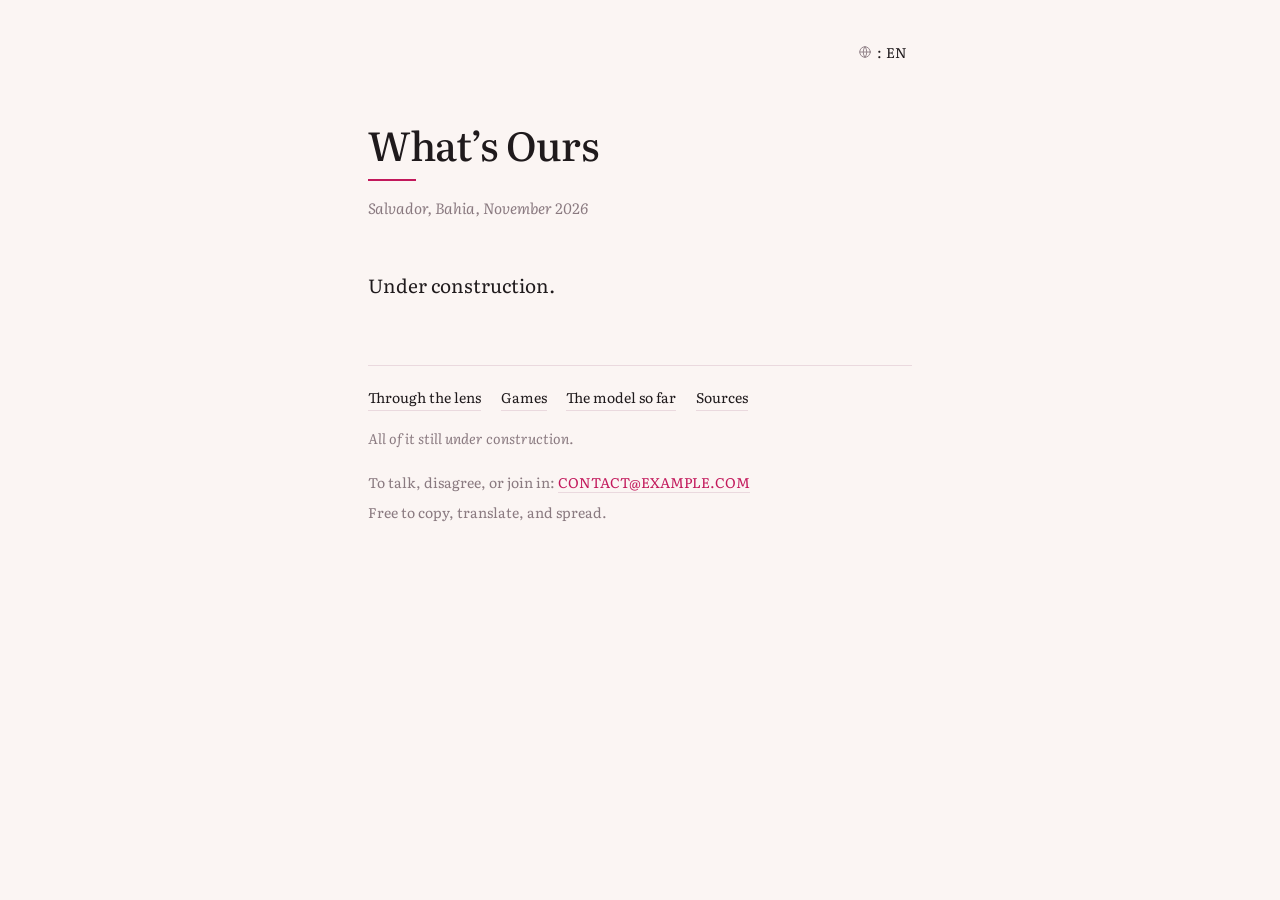
==== en/index.html @ f8f11a0c "Add files via upload" ====
<!doctype html>
<html lang="en">
<head>
<meta charset="utf-8">
<meta name="viewport" content="width=device-width, initial-scale=1">
<title>What’s Ours</title>
<meta name="description" content="A letter from Salvador about the two most powerful collective technologies since language, who is trying to keep them, and what we do about it.">
<link rel="alternate" hreflang="pt-BR" href="../">
<link rel="alternate" hreflang="en" href="./">
<link rel="preconnect" href="https://fonts.googleapis.com">
<link rel="preconnect" href="https://fonts.gstatic.com" crossorigin>
<link href="https://fonts.googleapis.com/css2?family=Literata:ital,opsz,wght@0,7..72,400;0,7..72,500;0,7..72,600;1,7..72,400&display=swap" rel="stylesheet">
<link rel="stylesheet" href="../style.css">
<link rel="icon" href="data:image/svg+xml,%3Csvg xmlns='http://www.w3.org/2000/svg' viewBox='0 0 16 16'%3E%3Ccircle cx='8' cy='8' r='6' fill='%23C2185B'/%3E%3C/svg%3E">
</head>
<body>
<div class="page">

<nav class="lang" aria-label="Language">
  <span class="lang-inner">
    <svg viewBox="0 0 24 24" aria-hidden="true"><circle cx="12" cy="12" r="9"/><path d="M3 12h18M12 3a14 14 0 0 1 0 18M12 3a14 14 0 0 0 0 18"/></svg>
    <span class="current">: EN</span>
    <a href="../" lang="pt-BR" hreflang="pt-BR">PT</a>
  </span>
</nav>

<header>
  <h1>What’s Ours</h1>
  <hr class="rule">
  <p class="byline">Salvador, Bahia, November 2026</p>
</header>

<main class="letter">

<p>Under construction.</span></p>

</main>

<footer>
  <nav class="sections" aria-label="Sections">
    <a href="lens/">Through the lens</a>
    <a href="games/">Games</a>
    <a href="model/">The model so far</a>
    <a href="sources/">Sources</a>
  </nav>
  <p class="note">All of it still under construction.</p>
  <!-- Replace the contact below with whatever you want public (email, Signal, etc.). -->
  <p>To talk, disagree, or join in: <a href="mailto:CONTACT@EXAMPLE.COM">CONTACT@EXAMPLE.COM</a></p>
  <p>Free to copy, translate, and spread.</p>
</footer>

</div>
</body>
</html>
---- style.css ----
/* O que é nosso — one letter, two languages. No tracking, no scripts. */

:root {
  --paper: #FBF5F3;
  --ink: #1F1A1C;
  --rose: #C2185B;
  --muted: #8A7A80;
  --rule: #EAD9DE;
  color-scheme: light dark;
}

@media (prefers-color-scheme: dark) {
  :root:not([data-theme="light"]) {
    --paper: #1A1416;
    --ink: #EDE4E7;
    --rose: #F06292;
    --muted: #A89AA0;
    --rule: #3A2E33;
  }
}
:root[data-theme="dark"] {
  --paper: #1A1416;
  --ink: #EDE4E7;
  --rose: #F06292;
  --muted: #A89AA0;
  --rule: #3A2E33;
}

* { box-sizing: border-box; }

html { background: var(--paper); }

body {
  margin: 0;
  background: var(--paper);
  color: var(--ink);
  font-family: "Literata", Georgia, "Times New Roman", serif;
  font-size: 1.125rem;
  line-height: 1.7;
  -webkit-font-smoothing: antialiased;
  text-rendering: optimizeLegibility;
}

@media (min-width: 40em) {
  body { font-size: 1.1875rem; }
}

.page {
  max-width: 36rem;
  margin: 0 auto;
  padding: 2.5rem 1rem 5rem;
}

/* language switch: globe, colon, current language; the other appears on hover/focus */
.lang {
  display: flex;
  justify-content: flex-end;
  margin-bottom: 3.5rem;
  font-size: 0.875rem;
  letter-spacing: 0.02em;
  color: var(--muted);
}
.lang-inner {
  display: inline-flex;
  align-items: center;
  gap: 0.35em;
}
.lang svg {
  width: 1em;
  height: 1em;
  fill: none;
  stroke: currentColor;
  stroke-width: 1.5;
  stroke-linecap: round;
  stroke-linejoin: round;
}
.lang .current { color: var(--ink); }
.lang a {
  color: var(--rose);
  text-decoration: none;
  border-bottom: 1px solid transparent;
  opacity: 0;
  max-width: 0;
  overflow: hidden;
  white-space: nowrap;
  transition: opacity 160ms ease, max-width 200ms ease;
}
.lang a::before { content: "·"; color: var(--muted); margin-right: 0.35em; }
.lang-inner:hover a,
.lang-inner:focus-within a,
.lang a:focus-visible {
  opacity: 1;
  max-width: 6em;
}
.lang a:hover,
.lang a:focus-visible { border-bottom-color: var(--rose); outline: none; }
@media (hover: none) {
  .lang a { opacity: 1; max-width: 6em; }
}
@media (prefers-reduced-motion: reduce) {
  .lang a { transition: none; }
}

header h1 {
  font-size: 2rem;
  font-weight: 500;
  line-height: 1.15;
  letter-spacing: -0.01em;
  margin: 0 0 0.75rem;
}
@media (min-width: 40em) {
  header h1 { font-size: 2.5rem; }
}
header .rule {
  width: 3rem;
  height: 2px;
  background: var(--rose);
  border: 0;
  margin: 0 0 0.9rem;
}
header .byline {
  margin: 0 0 3rem;
  color: var(--muted);
  font-size: 0.9375rem;
  font-style: italic;
}

.letter p {
  margin: 0 0 1.35em;
  hyphens: auto;
}
.letter p:last-child { margin-bottom: 0; }

.letter ol {
  padding-left: 1.3em;
  margin: 0 0 1.35em;
}
.letter ol > li { margin-bottom: 1.1em; padding-left: 0.25em; }
.letter ol > li::marker { color: var(--rose); font-weight: 500; }
.letter ol strong { font-weight: 600; }
.letter ul { padding-left: 1.2em; margin: 0.6em 0 0; }
.letter ul li { margin-bottom: 0.7em; }
.letter ul ul { margin-top: 0.6em; }
.letter ul li::marker { color: var(--muted); }

.letter em { font-style: italic; }

.letter .bora {
  color: var(--rose);
  font-weight: 500;
}

footer {
  margin-top: 4rem;
  padding-top: 1.25rem;
  border-top: 1px solid var(--rule);
  font-size: 0.875rem;
  color: var(--muted);
}
footer p { margin: 0 0 0.5em; }
footer a {
  color: var(--rose);
  text-decoration: none;
  border-bottom: 1px solid var(--rule);
}
footer a:hover, footer a:focus-visible { border-bottom-color: var(--rose); outline: none; }

::selection { background: var(--rose); color: var(--paper); }

/* section links in the footer + stub pages */
.sections {
  display: flex;
  flex-wrap: wrap;
  gap: 0.4em 1.4em;
  margin-bottom: 1rem;
}
.sections a, .sections span[aria-current] {
  color: var(--ink);
  text-decoration: none;
  border-bottom: 1px solid var(--rule);
}
.sections a:hover, .sections a:focus-visible { border-bottom-color: var(--rose); outline: none; }
.sections span[aria-current] { color: var(--muted); border-bottom-color: transparent; }
footer .note { color: var(--muted); font-style: italic; margin-bottom: 1.25rem; }
header .kicker { margin: 0 0 1.5rem; font-size: 0.875rem; }
header .kicker a { color: var(--muted); text-decoration: none; }
header .kicker a:hover, header .kicker a:focus-visible { color: var(--rose); outline: none; }
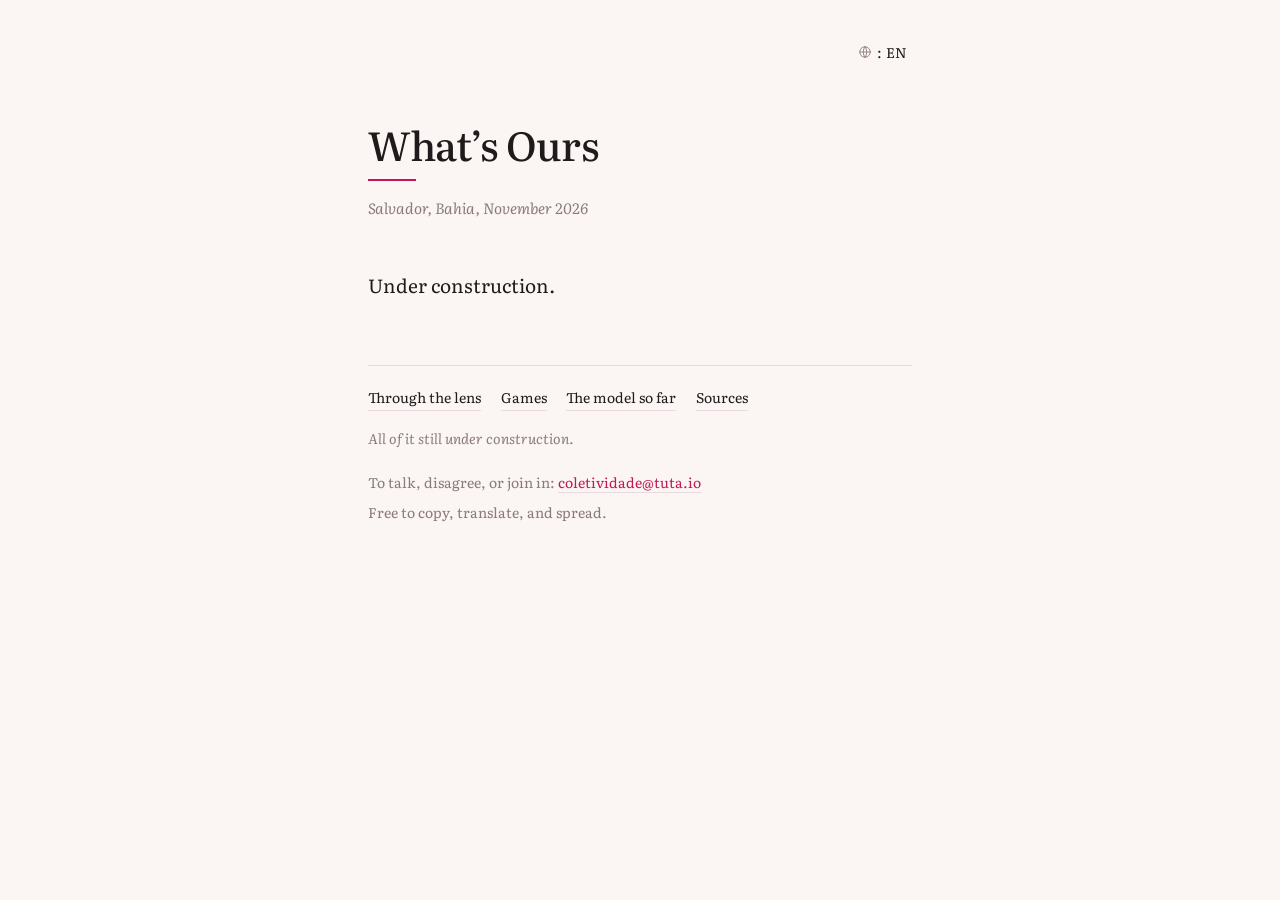
==== commit b8735867: "Update email index.html" ====
--- a/en/index.html
+++ b/en/index.html
@@ -45,7 +45,7 @@
   </nav>
   <p class="note">All of it still under construction.</p>
   <!-- Replace the contact below with whatever you want public (email, Signal, etc.). -->
-  <p>To talk, disagree, or join in: <a href="mailto:CONTACT@EXAMPLE.COM">CONTACT@EXAMPLE.COM</a></p>
+  <p>To talk, disagree, or join in: <a href="mailto:coletividade@tuta.io">coletividade@tuta.io</a></p>
   <p>Free to copy, translate, and spread.</p>
 </footer>
 
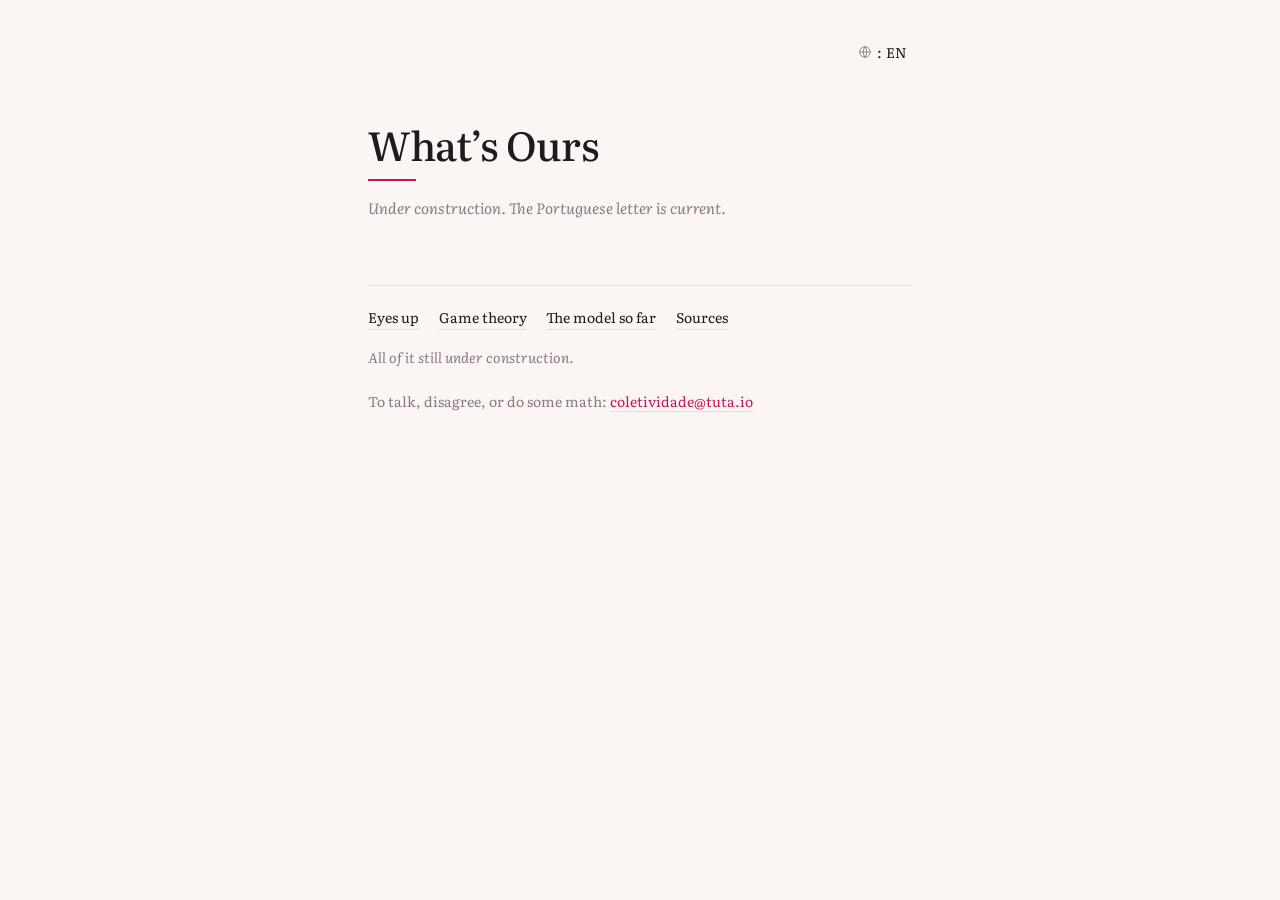
==== commit 418b65bf: "Add files via upload" ====
--- a/en/index.html
+++ b/en/index.html
@@ -27,26 +27,20 @@
 <header>
   <h1>What’s Ours</h1>
   <hr class="rule">
-  <p class="byline">Salvador, Bahia, November 2026</p>
+  <p class="byline">Under construction. The Portuguese letter is current.</p>
 </header>
 
-<main class="letter">
-
-<p>Under construction.</span></p>
-
-</main>
+<main class="letter"></main>
 
 <footer>
   <nav class="sections" aria-label="Sections">
-    <a href="lens/">Through the lens</a>
-    <a href="games/">Games</a>
+    <a href="lens/">Eyes up</a>
+    <a href="games/">Game theory</a>
     <a href="model/">The model so far</a>
     <a href="sources/">Sources</a>
   </nav>
   <p class="note">All of it still under construction.</p>
-  <!-- Replace the contact below with whatever you want public (email, Signal, etc.). -->
-  <p>To talk, disagree, or join in: <a href="mailto:coletividade@tuta.io">coletividade@tuta.io</a></p>
-  <p>Free to copy, translate, and spread.</p>
+  <p>To talk, disagree, or do some math: <a href="mailto:coletividade@tuta.io">coletividade@tuta.io</a></p>
 </footer>
 
 </div>
--- a/style.css
+++ b/style.css
@@ -127,7 +127,6 @@
 
 .letter p {
   margin: 0 0 1.35em;
-  hyphens: auto;
 }
 .letter p:last-child { margin-bottom: 0; }
 
@@ -145,7 +144,7 @@
 
 .letter em { font-style: italic; }
 
-.letter .bora {
+.letter .highlight {
   color: var(--rose);
   font-weight: 500;
 }
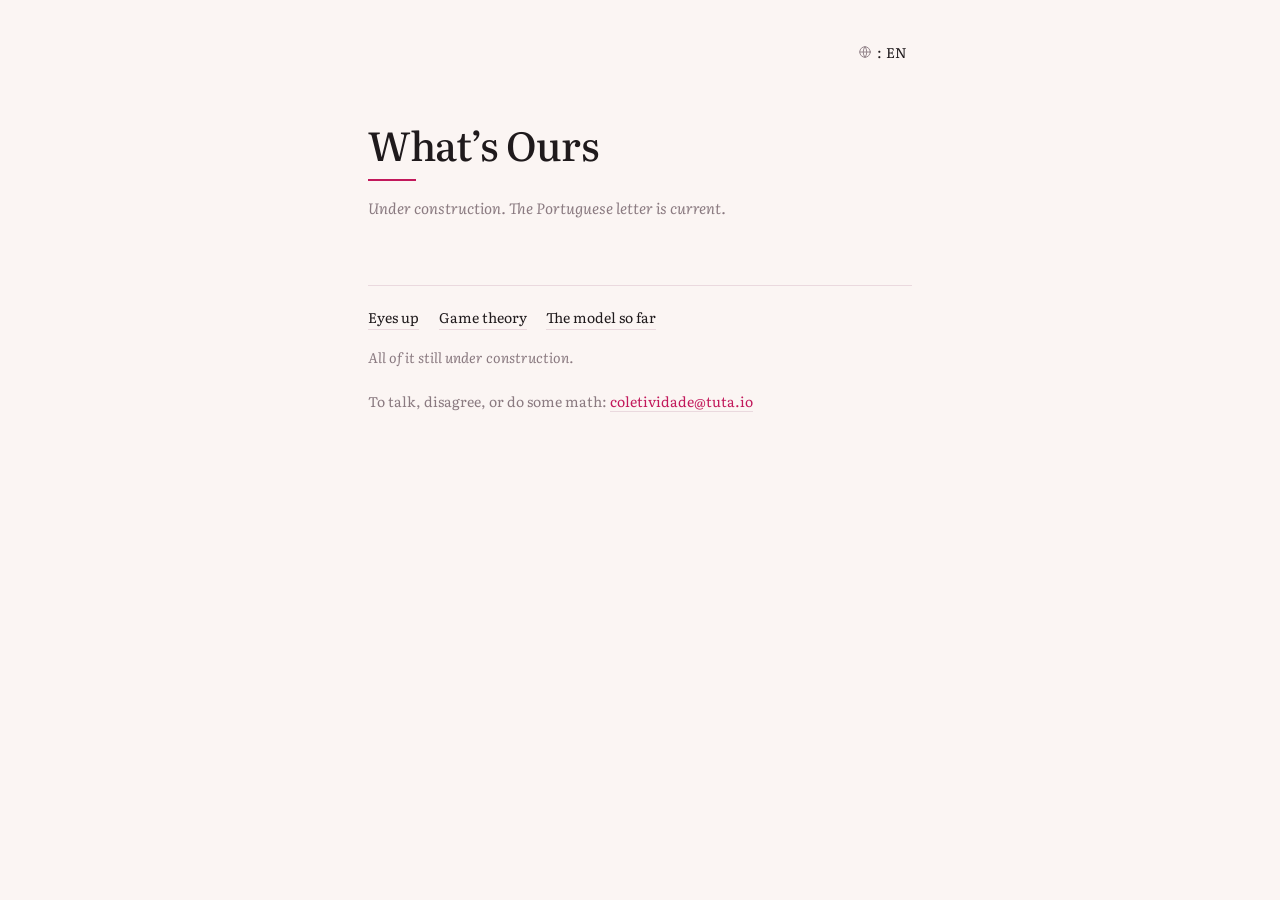
==== commit 88d2bcd3: "Update index.html" ====
--- a/en/index.html
+++ b/en/index.html
@@ -37,7 +37,6 @@
     <a href="lens/">Eyes up</a>
     <a href="games/">Game theory</a>
     <a href="model/">The model so far</a>
-    <a href="sources/">Sources</a>
   </nav>
   <p class="note">All of it still under construction.</p>
   <p>To talk, disagree, or do some math: <a href="mailto:coletividade@tuta.io">coletividade@tuta.io</a></p>
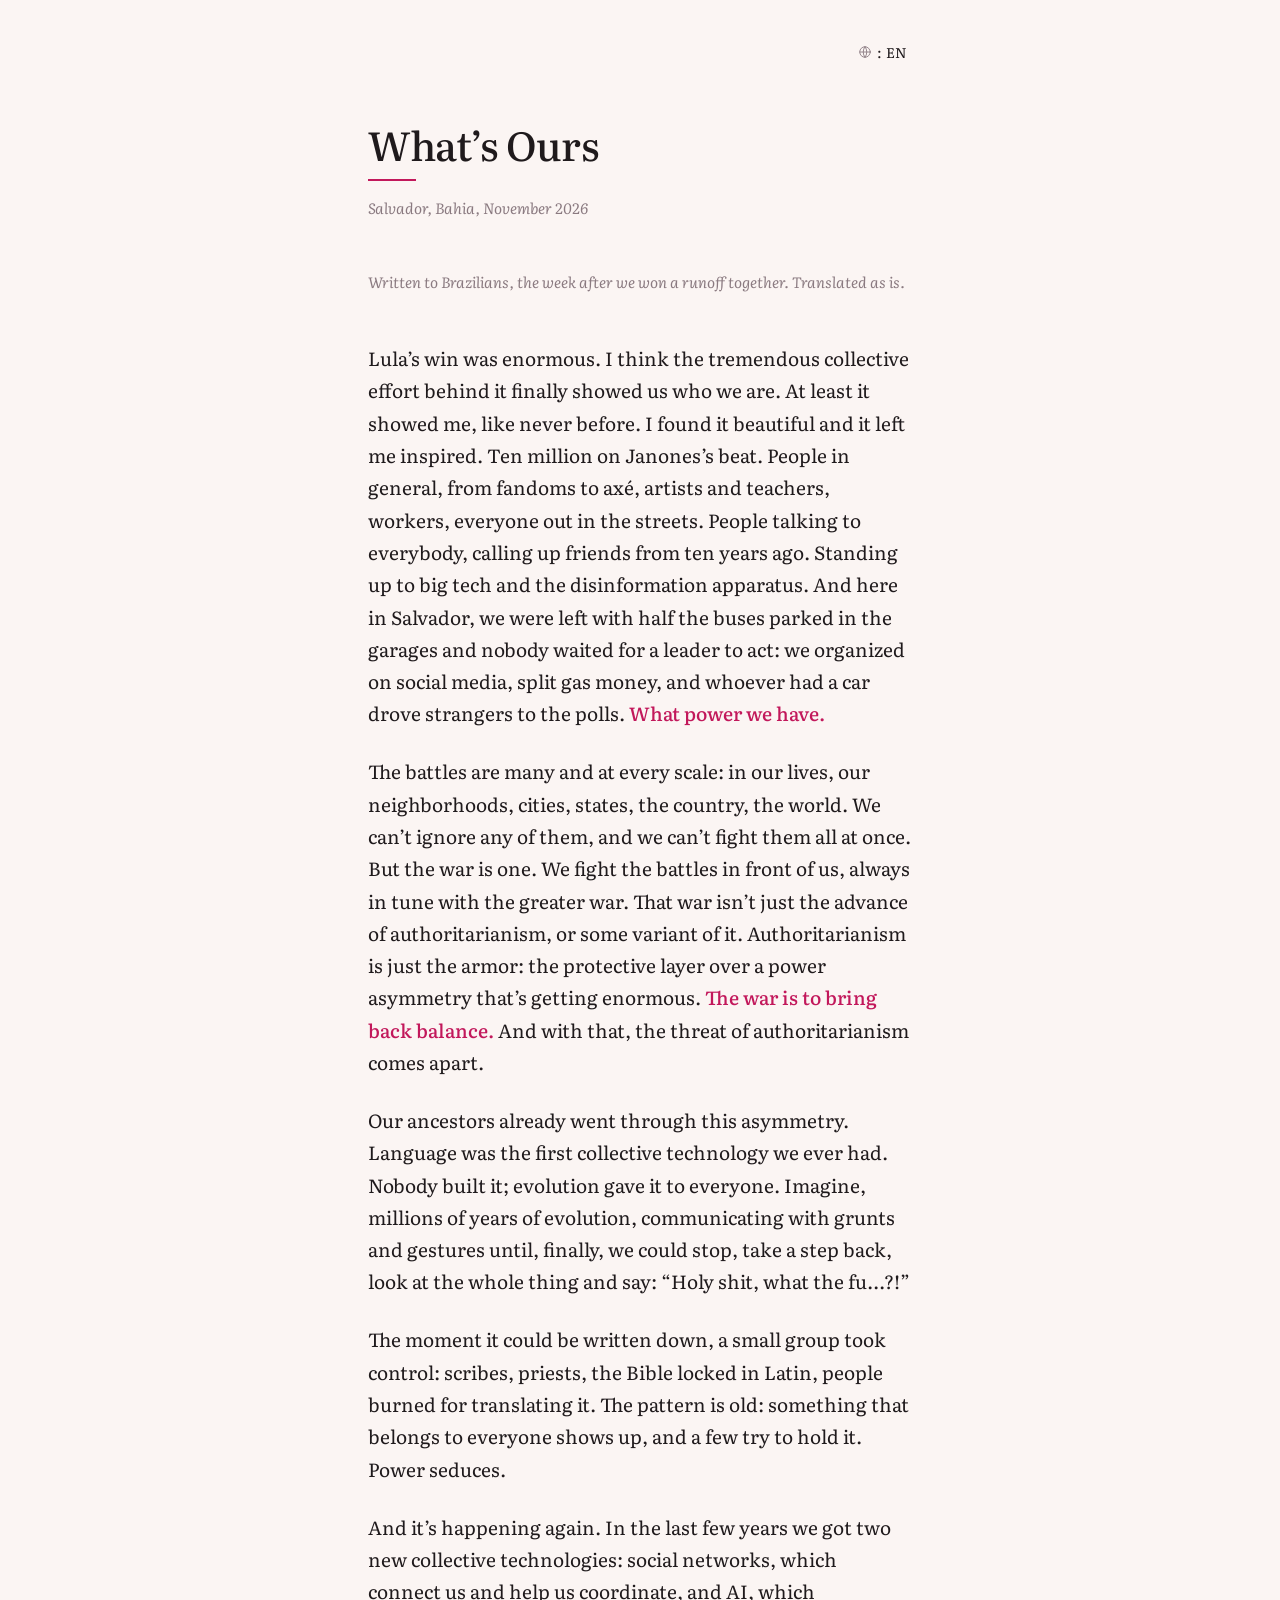
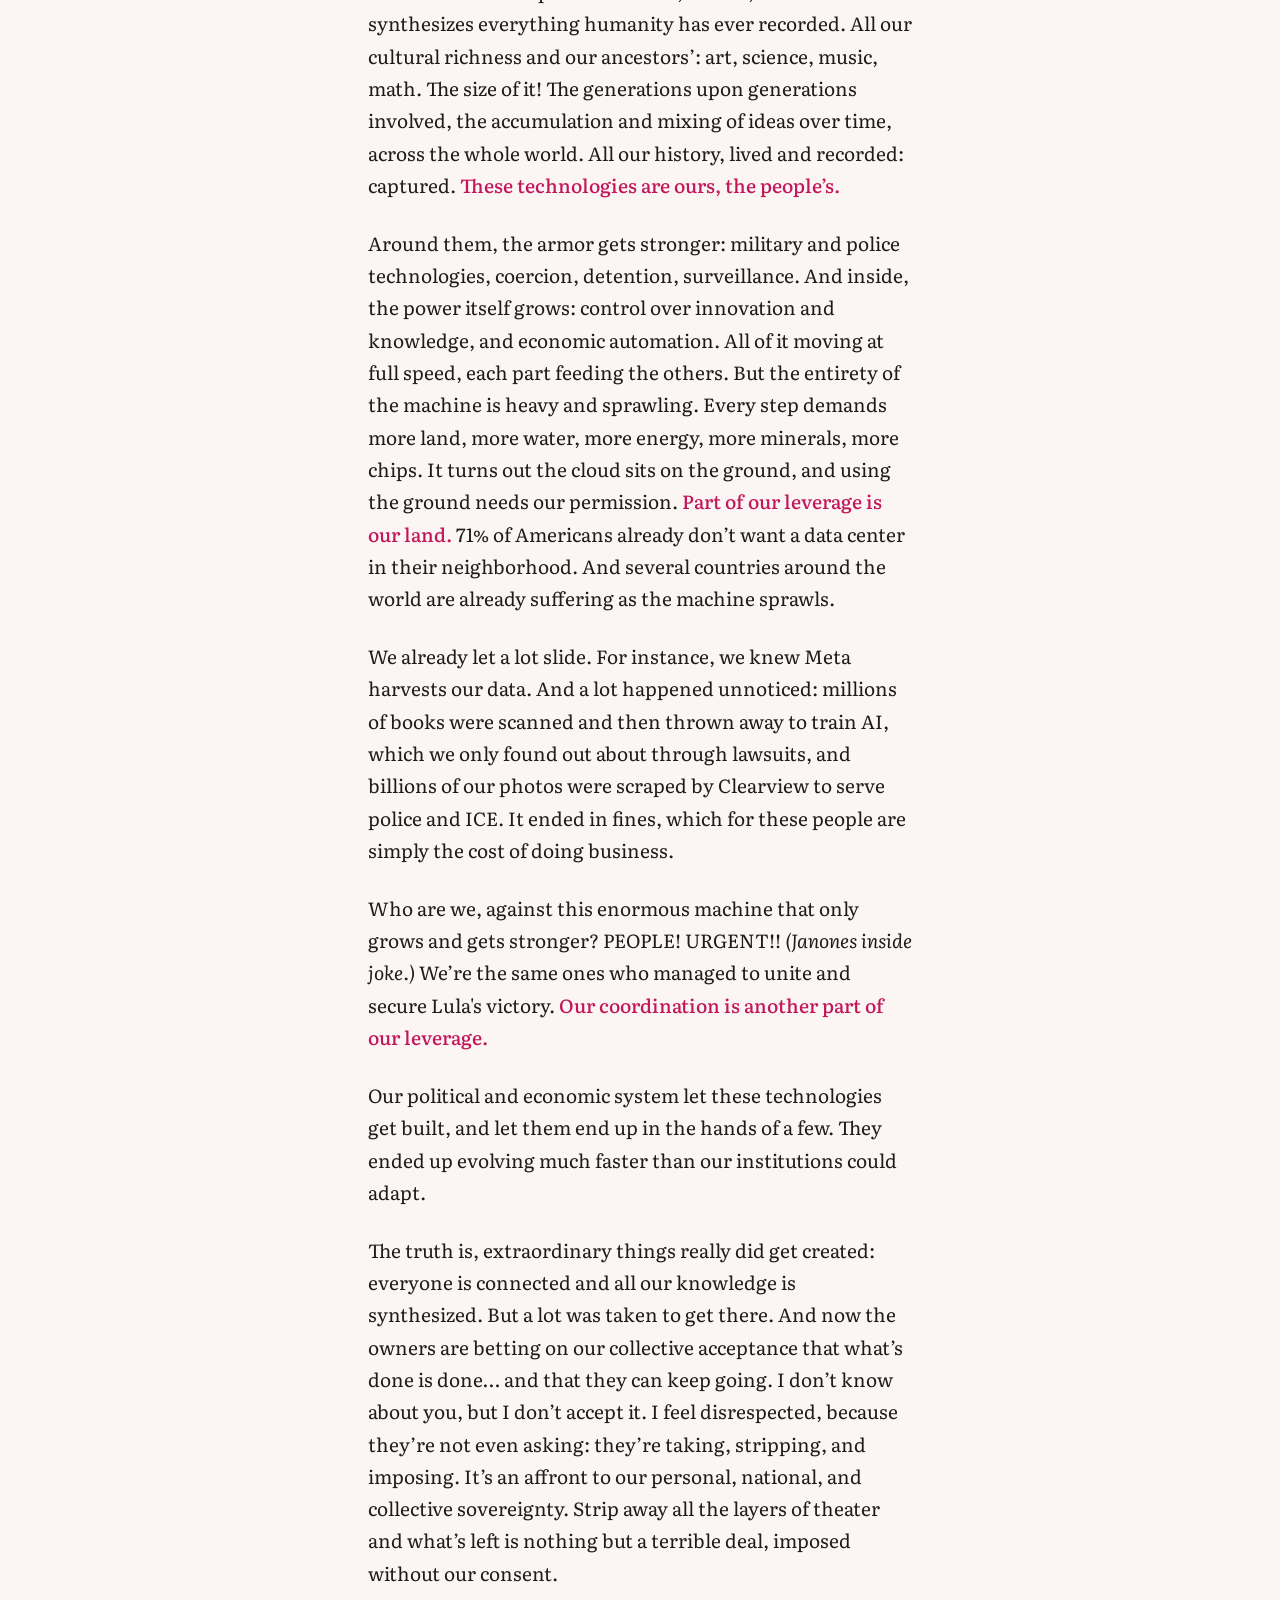
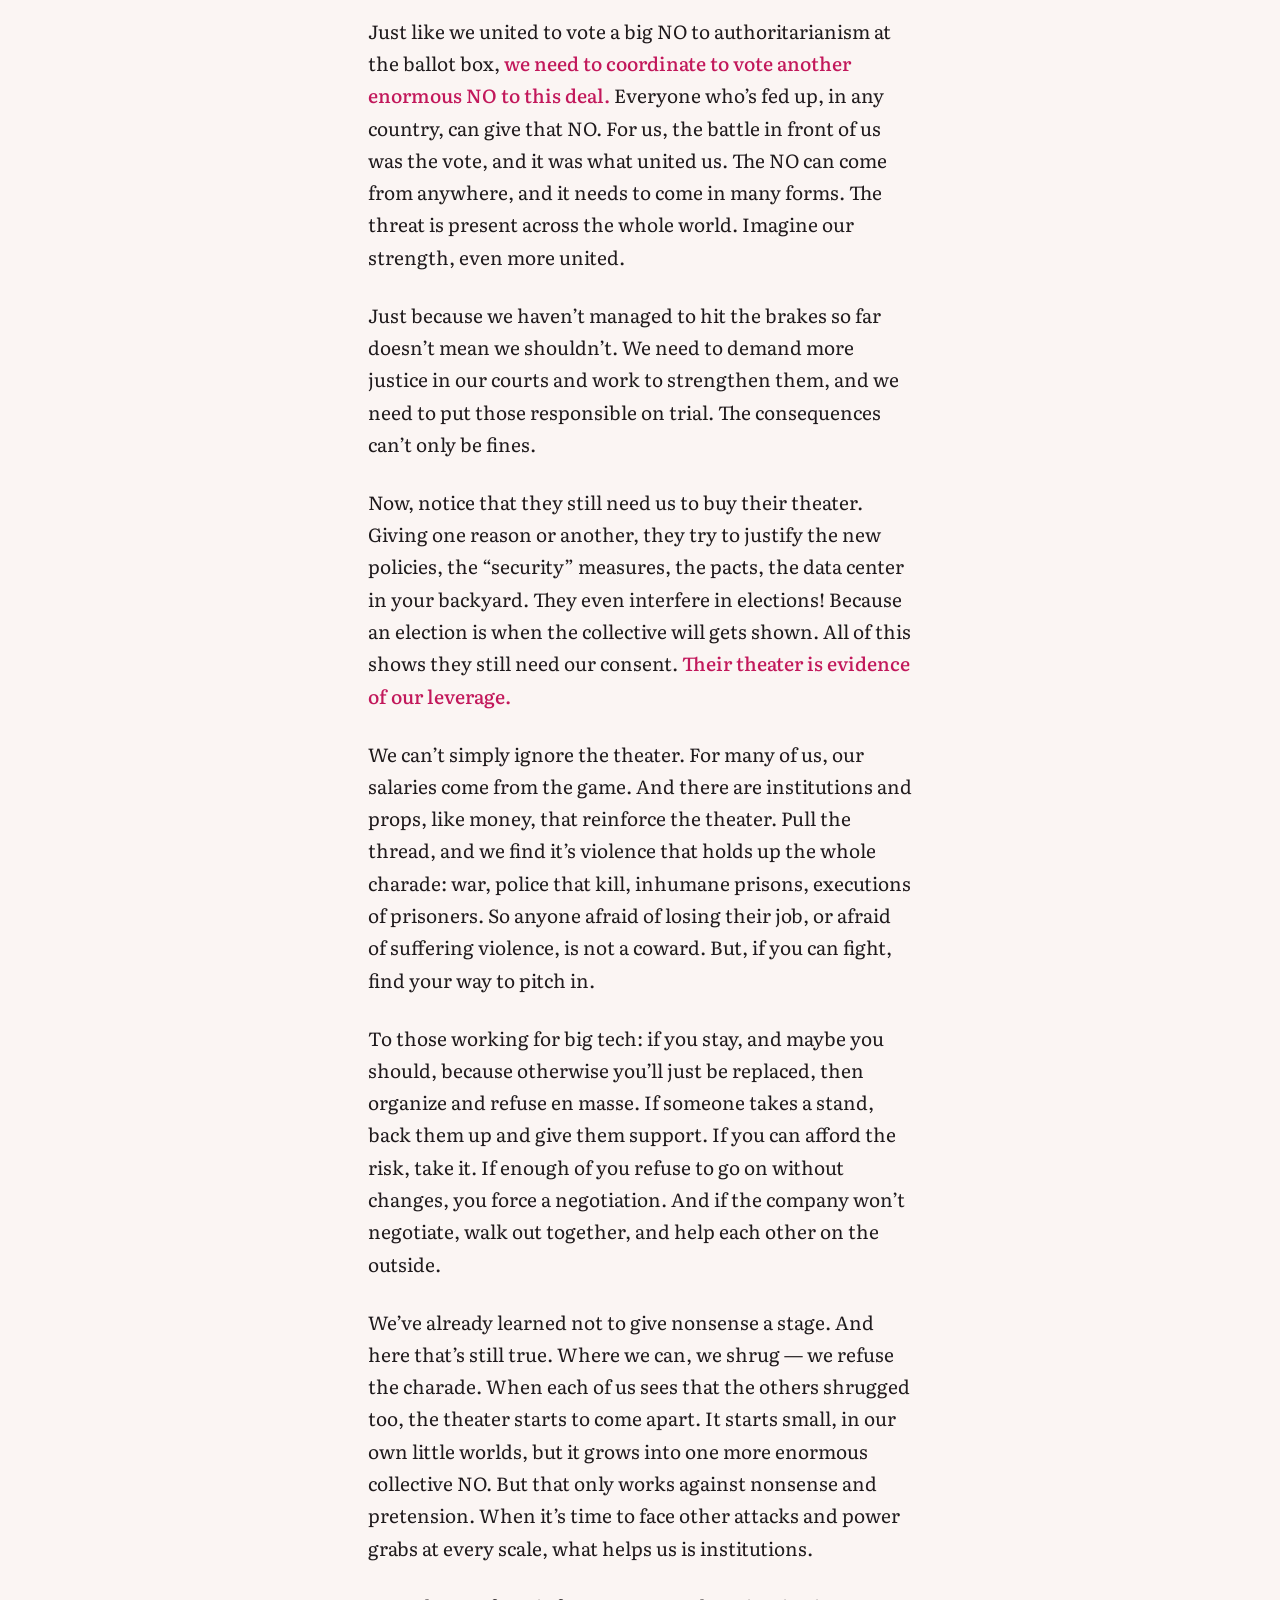
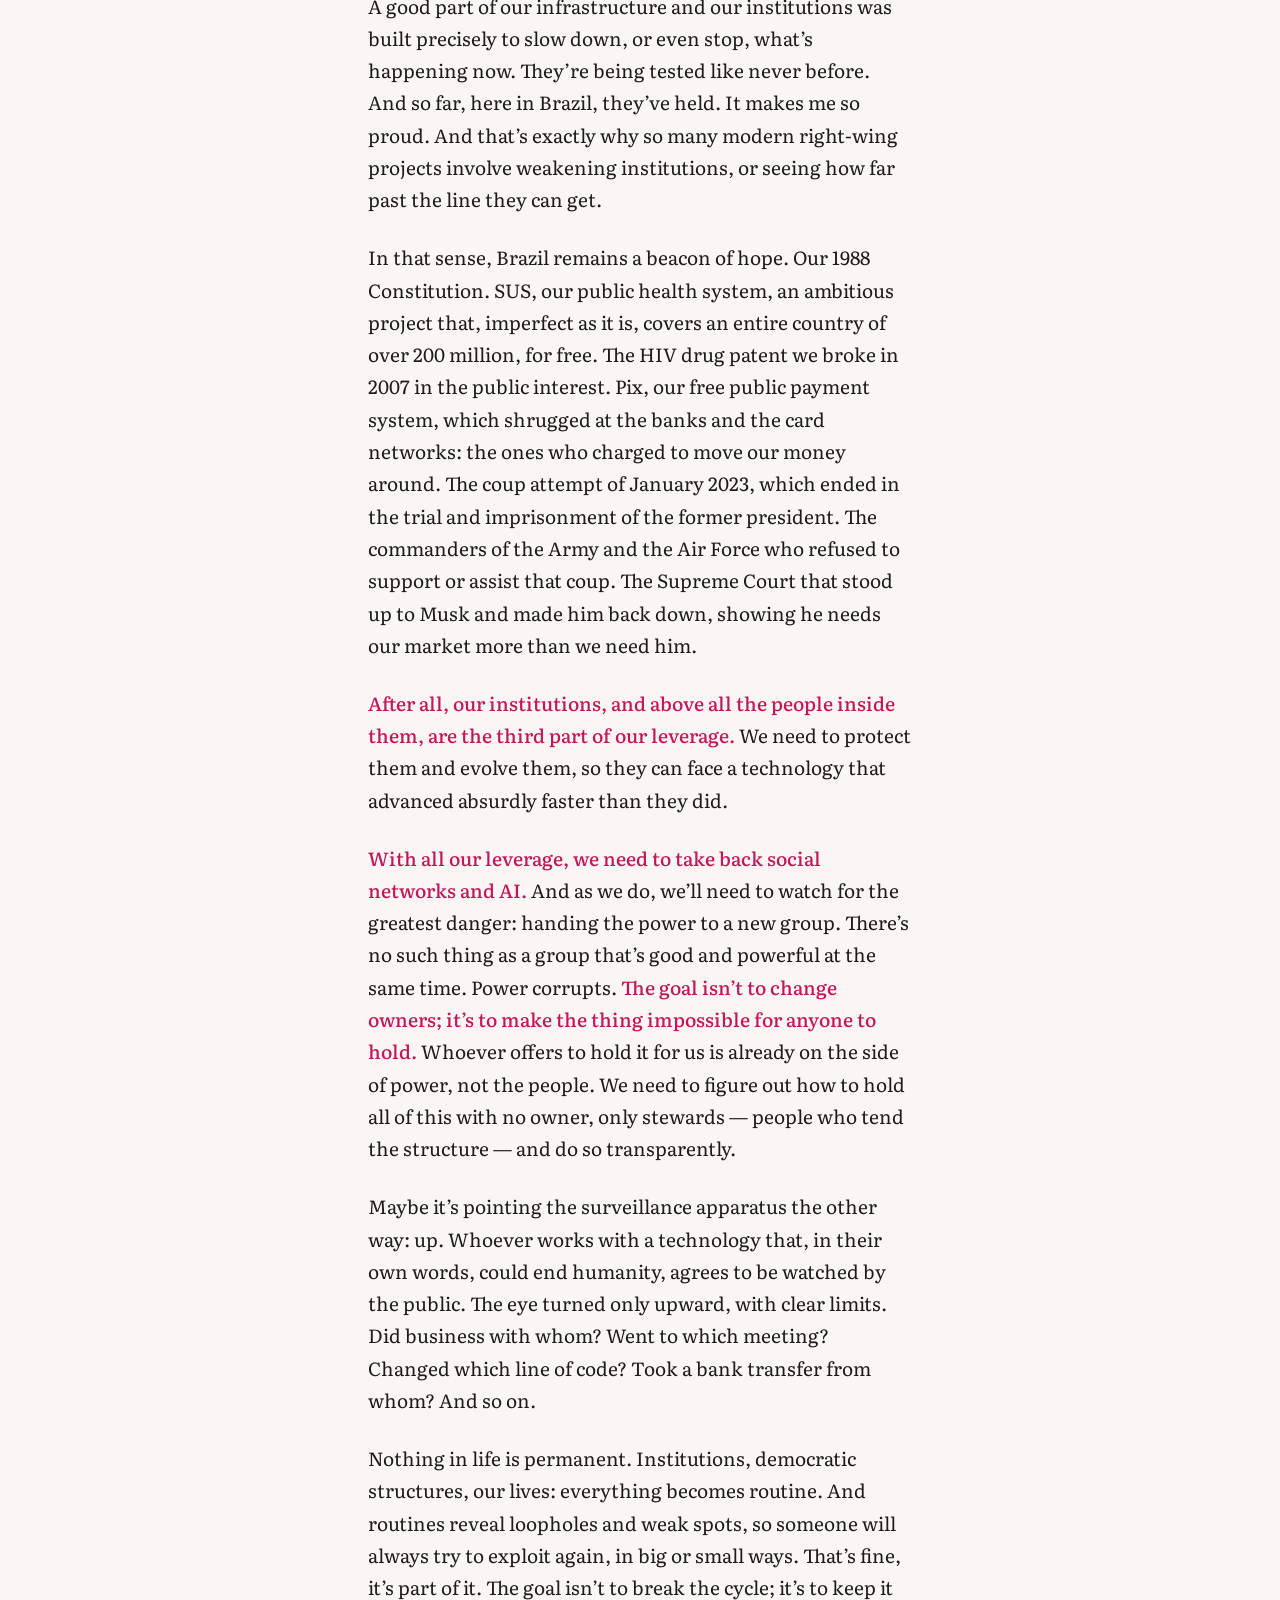
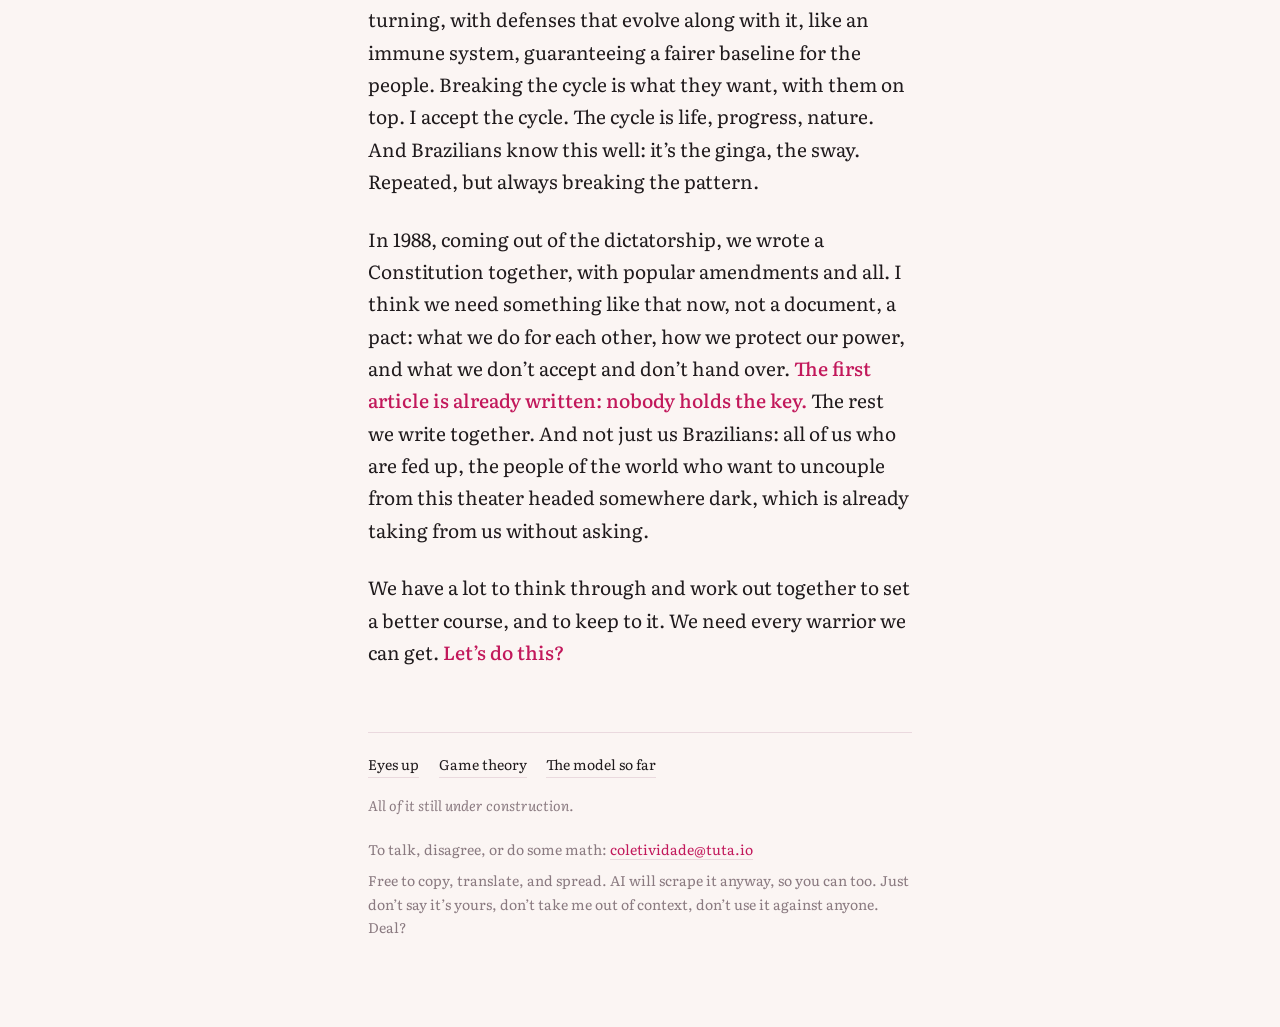
==== commit 4e3ad2e8: "Update index.html (english)" ====
--- a/en/index.html
+++ b/en/index.html
@@ -4,7 +4,7 @@
 <meta charset="utf-8">
 <meta name="viewport" content="width=device-width, initial-scale=1">
 <title>What’s Ours</title>
-<meta name="description" content="A letter from Salvador about the two most powerful collective technologies since language, who is trying to keep them, and what we do about it.">
+<meta name="description" content="A letter about our fight.">
 <link rel="alternate" hreflang="pt-BR" href="../">
 <link rel="alternate" hreflang="en" href="./">
 <link rel="preconnect" href="https://fonts.googleapis.com">
@@ -27,10 +27,61 @@
 <header>
   <h1>What’s Ours</h1>
   <hr class="rule">
-  <p class="byline">Under construction. The Portuguese letter is current.</p>
+  <p class="byline">Salvador, Bahia, November 2026</p>
+  <p class="byline">Written to Brazilians, the week after we won a runoff together. Translated as is.</p>
 </header>
 
-<main class="letter"></main>
+<main class="letter">
+
+<p>Lula’s win was enormous. I think the tremendous collective effort behind it finally showed us who we are. At least it showed me, like never before. I found it beautiful and it left me inspired. Ten million on Janones’s beat. People in general, from fandoms to axé, artists and teachers, workers, everyone out in the streets. People talking to everybody, calling up friends from ten years ago. Standing up to big tech and the disinformation apparatus. And here in Salvador, we were left with half the buses parked in the garages and nobody waited for a leader to act: we organized on social media, split gas money, and whoever had a car drove strangers to the polls. <span class="highlight">What power we have.</span></p>
+
+<p>The battles are many and at every scale: in our lives, our neighborhoods, cities, states, the country, the world. We can’t ignore any of them, and we can’t fight them all at once. But the war is one. We fight the battles in front of us, always in tune with the greater war. That war isn’t just the advance of authoritarianism, or some variant of it. Authoritarianism is just the armor: the protective layer over a power asymmetry that’s getting enormous. <span class="highlight">The war is to bring back balance.</span> And with that, the threat of authoritarianism comes apart.</p>
+
+<p>Our ancestors already went through this asymmetry. Language was the first collective technology we ever had. Nobody built it; evolution gave it to everyone. Imagine, millions of years of evolution, communicating with grunts and gestures until, finally, we could stop, take a step back, look at the whole thing and say: “Holy shit, what the fu...?!”</p>
+
+<p>The moment it could be written down, a small group took control: scribes, priests, the Bible locked in Latin, people burned for translating it. The pattern is old: something that belongs to everyone shows up, and a few try to hold it. Power seduces.</p>
+
+<p>And it’s happening again. In the last few years we got two new collective technologies: social networks, which connect us and help us coordinate, and AI, which synthesizes everything humanity has ever recorded. All our cultural richness and our ancestors’: art, science, music, math. The size of it! The generations upon generations involved, the accumulation and mixing of ideas over time, across the whole world. All our history, lived and recorded: captured. <span class="highlight">These technologies are ours, the people’s.</span></p>
+
+<p>Around them, the armor gets stronger: military and police technologies, coercion, detention, surveillance. And inside, the power itself grows: control over innovation and knowledge, and economic automation. All of it moving at full speed, each part feeding the others. But the entirety of the machine is heavy and sprawling. Every step demands more land, more water, more energy, more minerals, more chips. It turns out the cloud sits on the ground, and using the ground needs our permission. <span class="highlight">Part of our leverage is our land.</span> 71% of Americans already don’t want a data center in their neighborhood. And several countries around the world are already suffering as the machine sprawls.</p>
+
+<p>We already let a lot slide. For instance, we knew Meta harvests our data. And a lot happened unnoticed: millions of books were scanned and then thrown away to train AI, which we only found out about through lawsuits, and billions of our photos were scraped by Clearview to serve police and ICE. It ended in fines, which for these people are simply the cost of doing business.</p>
+
+<p>Who are we, against this enormous machine that only grows and gets stronger? PEOPLE! URGENT!! <em>(Janones inside joke.)</em> We’re the same ones who managed to unite and secure Lula's victory. <span class="highlight">Our coordination is another part of our leverage.</span></p>
+
+<p>Our political and economic system let these technologies get built, and let them end up in the hands of a few. They ended up evolving much faster than our institutions could adapt.</p>
+
+<p>The truth is, extraordinary things really did get created: everyone is connected and all our knowledge is synthesized. But a lot was taken to get there. And now the owners are betting on our collective acceptance that what’s done is done… and that they can keep going. I don’t know about you, but I don’t accept it. I feel disrespected, because they’re not even asking: they’re taking, stripping, and imposing. It’s an affront to our personal, national, and collective sovereignty. Strip away all the layers of theater and what’s left is nothing but a terrible deal, imposed without our consent.</p>
+
+<p>Just like we united to vote a big NO to authoritarianism at the ballot box, <span class="highlight">we need to coordinate to vote another enormous NO to this deal.</span> Everyone who’s fed up, in any country, can give that NO. For us, the battle in front of us was the vote, and it was what united us. The NO can come from anywhere, and it needs to come in many forms. The threat is present across the whole world. Imagine our strength, even more united.</p>
+
+<p>Just because we haven’t managed to hit the brakes so far doesn’t mean we shouldn’t. We need to demand more justice in our courts and work to strengthen them, and we need to put those responsible on trial. The consequences can’t only be fines.</p>
+
+<p>Now, notice that they still need us to buy their theater. Giving one reason or another, they try to justify the new policies, the “security” measures, the pacts, the data center in your backyard. They even interfere in elections! Because an election is when the collective will gets shown. All of this shows they still need our consent. <span class="highlight">Their theater is evidence of our leverage.</span></p>
+
+<p>We can’t simply ignore the theater. For many of us, our salaries come from the game. And there are institutions and props, like money, that reinforce the theater. Pull the thread, and we find it’s violence that holds up the whole charade: war, police that kill, inhumane prisons, executions of prisoners. So anyone afraid of losing their job, or afraid of suffering violence, is not a coward. But, if you can fight, find your way to pitch in.</p>
+
+<p>To those working for big tech: if you stay, and maybe you should, because otherwise you’ll just be replaced, then organize and refuse en masse. If someone takes a stand, back them up and give them support. If you can afford the risk, take it. If enough of you refuse to go on without changes, you force a negotiation. And if the company won’t negotiate, walk out together, and help each other on the outside.</p>
+
+<p>We’ve already learned not to give nonsense a stage. And here that’s still true. Where we can, we shrug — we refuse the charade. When each of us sees that the others shrugged too, the theater starts to come apart. It starts small, in our own little worlds, but it grows into one more enormous collective NO. But that only works against nonsense and pretension. When it’s time to face other attacks and power grabs at every scale, what helps us is institutions.</p>
+
+<p>A good part of our infrastructure and our institutions was built precisely to slow down, or even stop, what’s happening now. They’re being tested like never before. And so far, here in Brazil, they’ve held. It makes me so proud. And that’s exactly why so many modern right-wing projects involve weakening institutions, or seeing how far past the line they can get.</p>
+
+<p>In that sense, Brazil remains a beacon of hope. Our 1988 Constitution. SUS, our public health system, an ambitious project that, imperfect as it is, covers an entire country of over 200 million, for free. The HIV drug patent we broke in 2007 in the public interest. Pix, our free public payment system, which shrugged at the banks and the card networks: the ones who charged to move our money around. The coup attempt of January 2023, which ended in the trial and imprisonment of the former president. The commanders of the Army and the Air Force who refused to support or assist that coup. The Supreme Court that stood up to Musk and made him back down, showing he needs our market more than we need him.</p>
+
+<p><span class="highlight">After all, our institutions, and above all the people inside them, are the third part of our leverage.</span> We need to protect them and evolve them, so they can face a technology that advanced absurdly faster than they did.</p>
+
+<p><span class="highlight">With all our leverage, we need to take back social networks and AI.</span> And as we do, we’ll need to watch for the greatest danger: handing the power to a new group. There’s no such thing as a group that’s good and powerful at the same time. Power corrupts. <span class="highlight">The goal isn’t to change owners; it’s to make the thing impossible for anyone to hold.</span> Whoever offers to hold it for us is already on the side of power, not the people. We need to figure out how to hold all of this with no owner, only stewards — people who tend the structure — and do so transparently.</p>
+
+<p>Maybe it’s pointing the surveillance apparatus the other way: up. Whoever works with a technology that, in their own words, could end humanity, agrees to be watched by the public. The eye turned only upward, with clear limits. Did business with whom? Went to which meeting? Changed which line of code? Took a bank transfer from whom? And so on.</p>
+
+<p>Nothing in life is permanent. Institutions, democratic structures, our lives: everything becomes routine. And routines reveal loopholes and weak spots, so someone will always try to exploit again, in big or small ways. That’s fine, it’s part of it. The goal isn’t to break the cycle; it’s to keep it turning, with defenses that evolve along with it, like an immune system, guaranteeing a fairer baseline for the people. Breaking the cycle is what they want, with them on top. I accept the cycle. The cycle is life, progress, nature. And Brazilians know this well: it’s the ginga, the sway. Repeated, but always breaking the pattern.</p>
+
+<p>In 1988, coming out of the dictatorship, we wrote a Constitution together, with popular amendments and all. I think we need something like that now, not a document, a pact: what we do for each other, how we protect our power, and what we don’t accept and don’t hand over. <span class="highlight">The first article is already written: nobody holds the key.</span> The rest we write together. And not just us Brazilians: all of us who are fed up, the people of the world who want to uncouple from this theater headed somewhere dark, which is already taking from us without asking.</p>
+
+<p>We have a lot to think through and work out together to set a better course, and to keep to it. We need every warrior we can get. <span class="highlight">Let’s do this?</span></p>
+
+</main>
 
 <footer>
   <nav class="sections" aria-label="Sections">
@@ -40,6 +91,7 @@
   </nav>
   <p class="note">All of it still under construction.</p>
   <p>To talk, disagree, or do some math: <a href="mailto:coletividade@tuta.io">coletividade@tuta.io</a></p>
+  <p>Free to copy, translate, and spread. AI will scrape it anyway, so you can too. Just don’t say it’s yours, don’t take me out of context, don’t use it against anyone. Deal?</p>
 </footer>
 
 </div>
